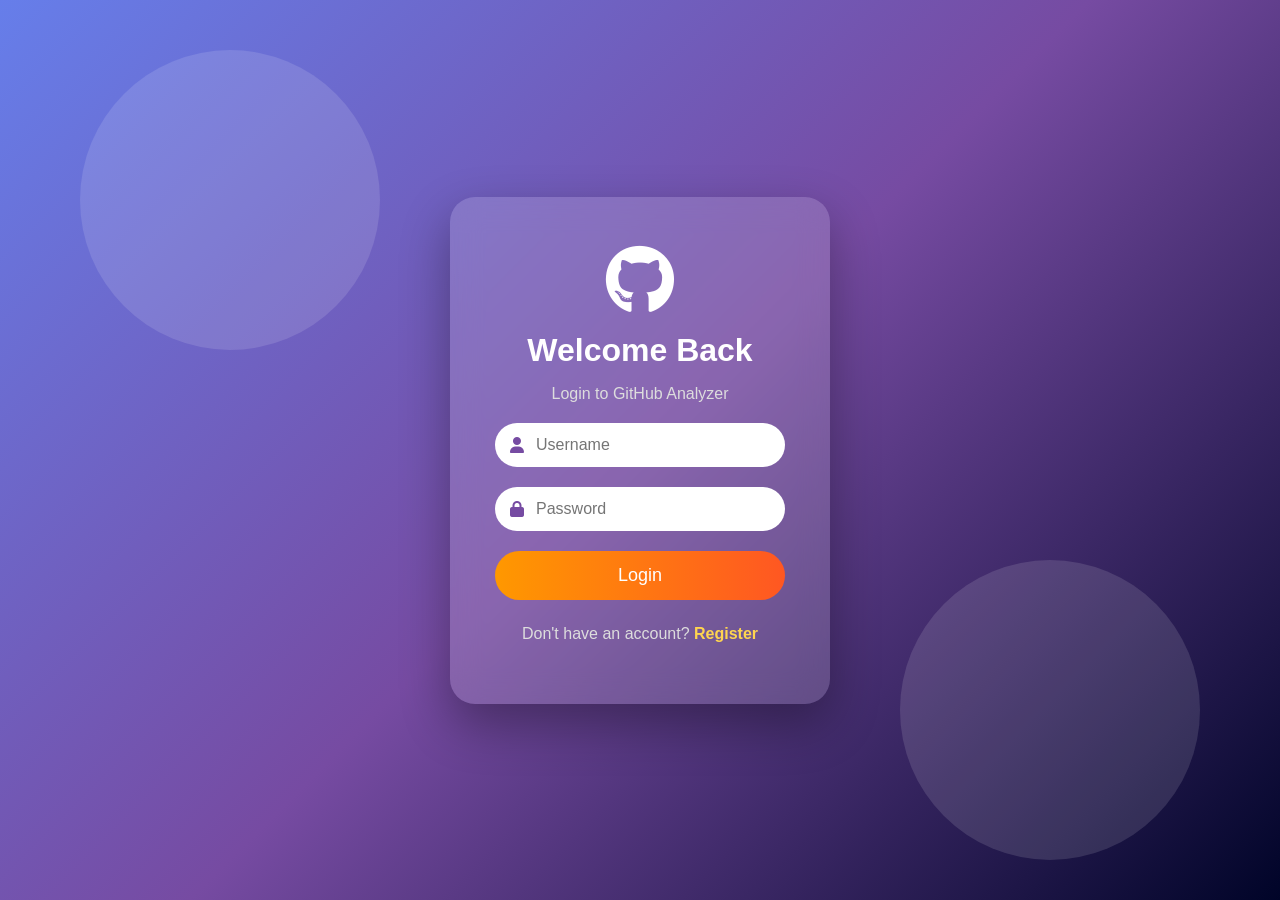
==== templates/login.html @ 6439dd88 "Initial commit - GitHub Analyzer project setup" ====
<!DOCTYPE html>

<html>

<head>

<title>Login - GitHub Analyzer</title>


<link rel="stylesheet"
href="/static/style.css">


<link rel="stylesheet"
href="https://cdnjs.cloudflare.com/ajax/libs/font-awesome/6.5.0/css/all.min.css">


</head>



<body class="auth-bg">



<div class="auth-card">



<div class="logo">

<i class="fab fa-github"></i>

</div>




<h1>
Welcome Back
</h1>


<p>
Login to GitHub Analyzer
</p>




<form method="POST">



<div class="input-box">

<i class="fa fa-user"></i>

<input

name="username"

placeholder="Username"

required>

</div>





<div class="input-box">


<i class="fa fa-lock"></i>


<input

type="password"

name="password"

placeholder="Password"

required>


</div>




<button class="auth-btn">

Login

</button>




</form>




<p class="bottom">

Don't have an account?

<a href="/register">

Register

</a>


</p>




</div>



</body>

</html>
---- static/style.css ----
*{

box-sizing:border-box;

font-family:'Segoe UI',sans-serif;

}



body{

margin:0;

}




/* AUTH BACKGROUND */


.auth-bg{


height:100vh;

display:flex;

justify-content:center;

align-items:center;


background:

linear-gradient(

135deg,

#667eea,

#764ba2,

#000428

);


overflow:hidden;


}



/* floating circles */


.auth-bg:before,
.auth-bg:after{


content:"";

position:absolute;

width:300px;

height:300px;

border-radius:50%;

background:#ffffff20;


animation:float 6s infinite;


}




.auth-bg:before{

top:50px;

left:80px;

}



.auth-bg:after{

bottom:40px;

right:80px;

animation-delay:2s;

}




@keyframes float{


0%,100%{

transform:translateY(0);

}


50%{

transform:translateY(-40px);

}


}






/* CARD */


auth-card{


position:relative;

}





.auth-card{


width:380px;

padding:45px;


background:

rgba(255,255,255,0.15);



backdrop-filter:blur(15px);



border-radius:25px;



text-align:center;



color:white;



box-shadow:

0 20px 50px #0005;



animation:show 0.8s;


}



@keyframes show{


from{

opacity:0;

transform:scale(.8);

}


to{

opacity:1;

transform:scale(1);

}


}





.logo{


font-size:70px;

margin-bottom:10px;


}



.logo i{


color:white;


}





.auth-card h1{


margin:10px;


}




.auth-card p{


color:#ddd;


}






/* INPUT */


.input-box{


display:flex;


align-items:center;


background:white;


margin:20px 0;


padding:12px 15px;


border-radius:30px;



}



.input-box i{


color:#764ba2;

margin-right:10px;


}



.input-box input{


border:none;

outline:none;

width:100%;

font-size:16px;


}






/* BUTTON */


.auth-btn{


width:100%;


padding:14px;


border:none;


border-radius:30px;


background:

linear-gradient(

90deg,

#ff9800,

#ff5722

);


color:white;


font-size:18px;


cursor:pointer;


transition:.3s;


}



.auth-btn:hover{


transform:scale(1.05);


box-shadow:

0 10px 25px #ff980080;


}





.bottom{


margin-top:25px;


}



a{


color:#ffd54f;

text-decoration:none;

font-weight:bold;


}
/* DASHBOARD */


.dashboard-bg{

min-height:100vh;

background:

linear-gradient(
135deg,
#667eea,
#764ba2
);

padding-bottom:50px;

color:white;

}



nav{

display:flex;

justify-content:space-between;

padding:25px 60px;

}




nav a{

color:white;

font-size:18px;

}





.search-box{

text-align:center;

margin:20px;

}



.search-box input{


padding:15px;

width:300px;

border-radius:30px;

border:none;

outline:none;

}




.search-box button{


padding:15px 30px;

border:none;

border-radius:30px;

background:#ff9800;

color:white;

cursor:pointer;


}





.profile-card{


background:white;


color:black;


width:550px;


margin:auto;


padding:35px;


border-radius:30px;


text-align:center;


box-shadow:

0 20px 50px #0005;


animation:show .7s;


}






.avatar{


width:150px;


height:150px;


border-radius:50%;


border:5px solid #764ba2;


}






.info{


display:flex;


justify-content:space-around;


margin:20px;


}



.score-box{

margin:20px;


}




.circle{


width:150px;


height:150px;


border-radius:50%;


background:

linear-gradient(
135deg,
#00c853,
#64dd17
);



color:white;


font-size:40px;


display:flex;


align-items:center;


justify-content:center;


margin:auto;


}





.contribution{


font-size:35px;


letter-spacing:8px;


}





.languages span{


background:#764ba2;


color:white;


padding:8px 15px;


border-radius:20px;


margin:5px;


display:inline-block;


}





.suggestions{


text-align:left;


background:#f4f4f4;


padding:15px;


border-radius:15px;


}





.download{


padding:15px 30px;


border:none;


border-radius:30px;


background:#ff9800;


color:white;


font-size:18px;


cursor:pointer;


}
/* TOP BAR */

.top-bar{

width:90%;

margin:20px auto;

display:flex;

justify-content:space-between;

align-items:center;


background:

rgba(255,255,255,0.18);


backdrop-filter:blur(15px);


padding:18px 30px;


border-radius:25px;


box-shadow:

0 15px 35px #0003;


animation:slideDown .8s;


}




@keyframes slideDown{


from{

opacity:0;

transform:translateY(-40px);

}


to{

opacity:1;

transform:translateY(0);

}


}




.top-bar h1{


color:white;

margin:0;

font-size:32px;


}





/* LOGOUT BUTTON */


.logout-btn{


text-decoration:none;


background:

linear-gradient(
45deg,
#ff416c,
#ff4b2b
);



color:white;


padding:13px 28px;


border-radius:30px;


font-size:17px;


font-weight:bold;


box-shadow:

0 10px 25px #ff416c80;


transition:.3s;


animation:pulse 2s infinite;


}




.logout-btn:hover{


transform:scale(1.1);


box-shadow:

0 15px 35px #ff416c;


}




@keyframes pulse{


0%{

box-shadow:
0 0 0 0 #ff416c80;

}


70%{

box-shadow:
0 0 0 15px transparent;

}


100%{

box-shadow:
0 0 0 0 transparent;

}

}
/* INDEX BACKGROUND */


.index-bg{


min-height:100vh;


margin:0;


padding:20px;


font-family:'Segoe UI',sans-serif;


background:

linear-gradient(
135deg,
#667eea,
#764ba2,
#000428
);


animation:bgmove 8s infinite alternate;


}





@keyframes bgmove{


from{

background-position:left;

}


to{

background-position:right;

}


}







/* TOP BAR */


.top-bar{


width:90%;


margin:auto;


display:flex;


justify-content:space-between;


align-items:center;


padding:18px 30px;


border-radius:25px;


background:

rgba(255,255,255,0.18);


backdrop-filter:blur(15px);


box-shadow:

0 20px 40px #0004;


animation:slide .8s;


}





@keyframes slide{


from{

opacity:0;

transform:translateY(-40px);

}


to{

opacity:1;

transform:translateY(0);

}


}





.title{


color:white;


display:flex;


align-items:center;


gap:15px;


}





/* LOGOUT */


.logout-btn{


text-decoration:none;


background:

linear-gradient(
45deg,
#ff416c,
#ff4b2b
);


color:white;


padding:13px 30px;


border-radius:30px;


font-weight:bold;


transition:.3s;


animation:pulse 2s infinite;


}





.logout-btn:hover{


transform:scale(1.1);


}





@keyframes pulse{


0%{

box-shadow:0 0 0 0 #ff416c;

}


70%{

box-shadow:0 0 0 15px transparent;

}


100%{

box-shadow:0 0 0 0 transparent;

}


}






/* SEARCH */


.search-box{


text-align:center;


margin:30px;


}




.search-box input{


padding:15px;


width:300px;


border:none;


border-radius:30px;


outline:none;


}




button{


padding:13px 25px;


border:none;


border-radius:25px;


background:#ff9800;


color:white;


cursor:pointer;


}






/* CARD */


.card{


width:450px;


margin:30px auto;


padding:35px;


border-radius:30px;


background:

rgba(255,255,255,0.9);


text-align:center;


box-shadow:

0 20px 50px #0005;


animation:show .8s;


}



@keyframes show{


from{

opacity:0;

transform:scale(.8);

}


to{

opacity:1;

transform:scale(1);

}

}




.avatar{


width:150px;


height:150px;


border-radius:50%;


}




.circle{


width:150px;


height:150px;


border-radius:50%;


background:

linear-gradient(
135deg,
#00c853,
#64dd17
);



color:white;


font-size:45px;


display:flex;


align-items:center;


justify-content:center;


margin:25px auto;


}




.leader-title{


color:white;


text-align:center;


}
/* CENTER LEADERBOARD FIX */


.leader-title,
.leader{

    color:white;

    text-align:center;

    margin-top:40px;

}



.leaderboard{

    width:450px;

    margin:30px auto;


    background:

    rgba(255,255,255,0.9);


    border-radius:30px;


    padding:30px;


    box-shadow:

    0 20px 50px #0005;


    text-align:center;


}



.leaderboard p{


    font-size:20px;

    margin:15px;


}
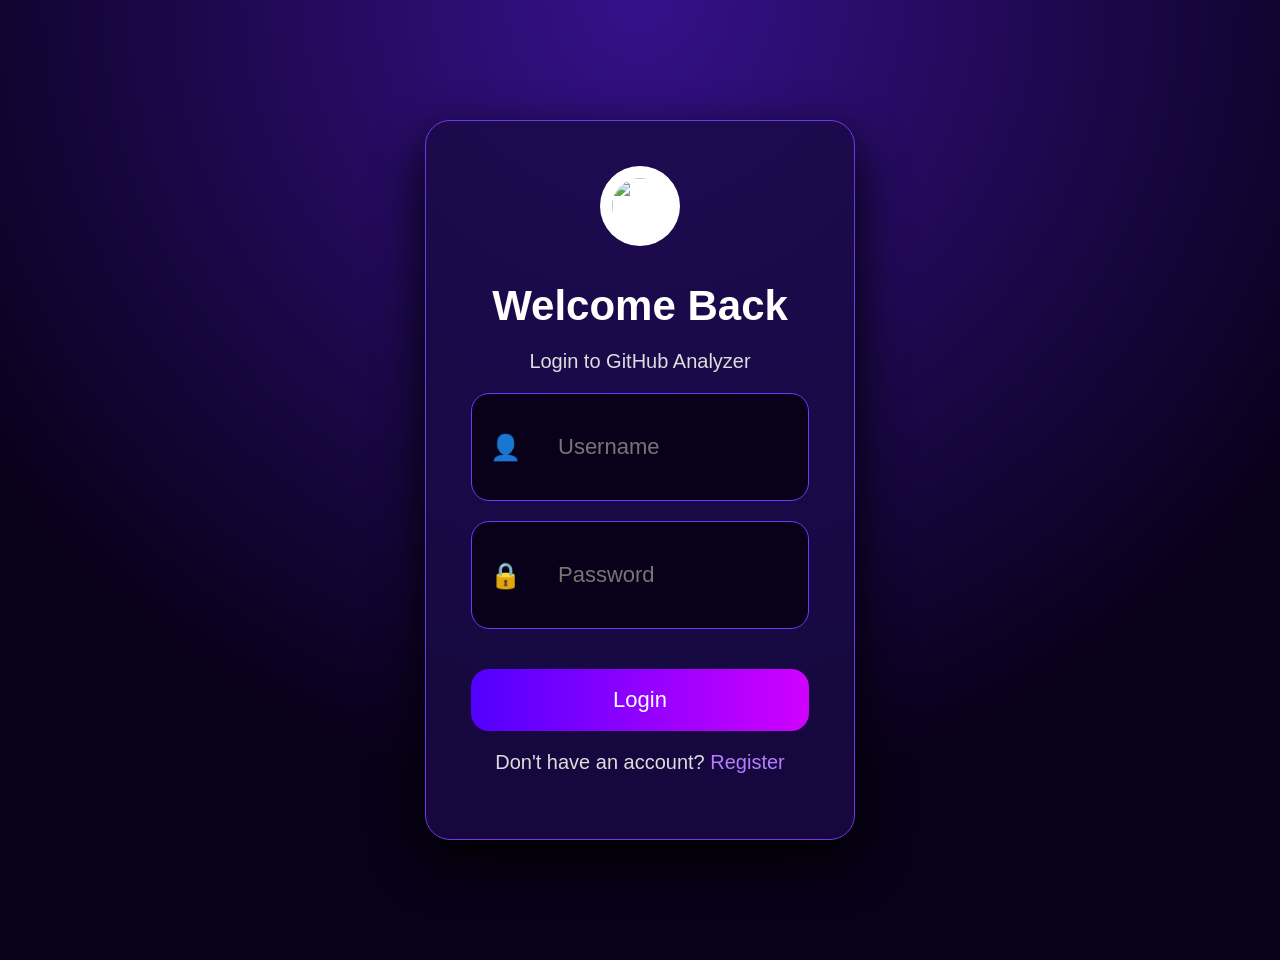
==== commit 2f6237fd: "Initial commit GitHub Analyzer" ====
--- a/templates/login.html
+++ b/templates/login.html
@@ -1,44 +1,33 @@
 <!DOCTYPE html>
-
 <html>
 
 <head>
 
 <title>Login - GitHub Analyzer</title>
 
-
-<link rel="stylesheet"
-href="/static/style.css">
-
-
-<link rel="stylesheet"
-href="https://cdnjs.cloudflare.com/ajax/libs/font-awesome/6.5.0/css/all.min.css">
-
+<link rel="stylesheet" href="/static/style.css">
 
 </head>
 
 
+<body>
 
-<body class="auth-bg">
 
+<div class="auth-container">
 
 
 <div class="auth-card">
 
 
+<div class="github-logo">
 
-<div class="logo">
-
-<i class="fab fa-github"></i>
+<img src="https://github.githubassets.com/images/modules/logos_page/GitHub-Mark.png">
 
 </div>
 
 
 
-
-<h1>
-Welcome Back
-</h1>
+<h1>Welcome Back</h1>
 
 
 <p>
@@ -51,43 +40,34 @@
 <form method="POST">
 
 
-
 <div class="input-box">
 
-<i class="fa fa-user"></i>
+<span>👤</span>
 
-<input
-
+<input 
+type="text"
 name="username"
-
 placeholder="Username"
-
 required>
 
 </div>
 
 
 
-
-
 <div class="input-box">
 
 
-<i class="fa fa-lock"></i>
+<span>🔒</span>
 
-
-<input
-
+<input 
 type="password"
-
 name="password"
-
 placeholder="Password"
-
 required>
 
 
 </div>
+
 
 
 
@@ -100,13 +80,12 @@
 
 
 
-
 </form>
 
 
 
 
-<p class="bottom">
+<p class="bottom-text">
 
 Don't have an account?
 
@@ -116,9 +95,11 @@
 
 </a>
 
-
 </p>
 
+
+
+</div>
 
 
 
--- a/static/style.css
+++ b/static/style.css
@@ -1,1406 +1,611 @@
 *{
-
 box-sizing:border-box;
-
-font-family:'Segoe UI',sans-serif;
-
-}
-
+}
 
 
 body{
 
 margin:0;
-
-}
-
-
-
-
-/* AUTH BACKGROUND */
-
-
-.auth-bg{
-
-
-height:100vh;
+font-family:Arial,Helvetica,sans-serif;
+
+background:
+
+radial-gradient(circle at top,#35118a,#090019 70%);
+
+min-height:100vh;
+
+color:white;
+
+padding:30px;
+
+}
+
+
+
+
+
+.top-bar{
 
 display:flex;
 
+justify-content:space-between;
+
+align-items:center;
+
+}
+
+
+.logo-area{
+
+display:flex;
+
+align-items:center;
+
+gap:25px;
+
+margin:auto;
+
+}
+
+
+.logo-area img{
+
+width:95px;
+
+height:95px;
+
+background:white;
+
+border-radius:50%;
+
+padding:15px;
+
+}
+
+
+
+.logo-area h1{
+
+font-size:65px;
+
+margin:0;
+
+}
+
+
+
+
+.subtitle{
+
+text-align:center;
+
+font-size:25px;
+
+color:#d8b4ff;
+
+}
+
+
+
+
+.logout-btn{
+
+background:#35106d;
+
+padding:18px 35px;
+
+border-radius:15px;
+
+color:white;
+
+text-decoration:none;
+
+font-size:20px;
+
+}
+
+
+
+
+
+
+
+.search-box{
+
+
+margin:60px auto 30px;
+
+max-width:1100px;
+
+padding:35px;
+
+border-radius:25px;
+
+
+background:#21104e;
+
+border:1px solid #6d35d5;
+
+
+}
+
+
+
+.search-box h2{
+
+text-align:center;
+
+}
+
+
+
+.input-row{
+
+display:flex;
+
+gap:20px;
+
+}
+
+
+
+input{
+
+
+flex:1;
+
+padding:22px;
+
+border-radius:15px;
+
+background:#090019;
+
+border:1px solid #6938d5;
+
+color:white;
+
+font-size:20px;
+
+}
+
+
+
+button{
+
+background:linear-gradient(
+90deg,
+#4b00ff,
+#d600ff
+);
+
+
+border:none;
+
+color:white;
+
+padding:18px 45px;
+
+border-radius:15px;
+
+font-size:20px;
+
+cursor:pointer;
+
+}
+
+
+
+
+
+.card{
+
+
+width:650px;
+
+margin:30px auto;
+
+padding:40px;
+
+
+background:white;
+
+color:#222;
+
+border-radius:25px;
+
+
+text-align:center;
+
+
+box-shadow:0 20px 50px #000;
+
+
+}
+
+
+
+
+.avatar{
+
+width:150px;
+
+height:150px;
+
+border-radius:50%;
+
+}
+
+
+
+
+
+.circle{
+
+
+width:130px;
+
+height:130px;
+
+border-radius:50%;
+
+
+background:linear-gradient(
+135deg,#00c853,#64dd17
+);
+
+
+display:flex;
+
+align-items:center;
+
 justify-content:center;
 
+
+font-size:40px;
+
+color:white;
+
+margin:25px auto;
+
+
+}
+
+
+
+
+.leader{
+
+text-align:center;
+
+font-size:35px;
+
+}
+
+
+
+
+
+.leader-card{
+
+
+background:#f4f1ff;
+
+color:#111;
+
+
+max-width:1100px;
+
+margin:auto;
+
+padding:25px;
+
+border-radius:25px;
+
+
+}
+
+
+
+
+.rank{
+
+
+display:flex;
+
+justify-content:space-between;
+
 align-items:center;
 
 
-background:
-
-linear-gradient(
-
-135deg,
-
-#667eea,
-
-#764ba2,
-
-#000428
-
+padding:22px;
+
+
+font-size:25px;
+
+border-radius:15px;
+
+
+}
+
+
+
+.rank:nth-child(even){
+
+background:#e8ddff;
+
+}
+
+
+
+.number{
+
+
+display:inline-flex;
+
+width:50px;
+
+height:50px;
+
+
+border-radius:50%;
+
+background:#ddd;
+
+align-items:center;
+
+justify-content:center;
+
+
+margin-right:25px;
+
+font-weight:bold;
+
+}
+
+
+
+
+.rank:first-child .number{
+
+background:#ffd700;
+
+}
+
+
+
+
+
+@media(max-width:800px){
+
+
+.logo-area h1{
+
+font-size:35px;
+
+}
+
+
+.logo-area img{
+
+width:60px;
+
+height:60px;
+
+}
+
+
+.card{
+
+width:95%;
+
+}
+
+
+
+.input-row{
+
+flex-direction:column;
+
+}
+
+
+
+}
+/* LOGIN REGISTER PAGE */
+
+
+.auth-container{
+
+
+min-height:100vh;
+
+display:flex;
+
+justify-content:center;
+
+align-items:center;
+
+
+}
+
+
+
+
+.auth-card{
+
+
+width:430px;
+
+padding:45px;
+
+
+background:rgba(25,10,70,0.8);
+
+
+border-radius:25px;
+
+
+border:1px solid #7137e8;
+
+
+box-shadow:0 20px 50px black;
+
+
+text-align:center;
+
+
+}
+
+
+
+.github-logo img{
+
+
+width:80px;
+
+height:80px;
+
+
+background:white;
+
+border-radius:50%;
+
+
+padding:12px;
+
+
+}
+
+
+
+
+.auth-card h1{
+
+
+font-size:42px;
+
+margin:20px 0;
+
+
+}
+
+
+
+
+.auth-card p{
+
+
+font-size:20px;
+
+color:#ddd;
+
+
+}
+
+
+
+
+.input-box{
+
+
+display:flex;
+
+align-items:center;
+
+
+gap:15px;
+
+
+margin:20px 0;
+
+
+background:#090019;
+
+
+border:1px solid #7437ff;
+
+
+border-radius:18px;
+
+
+padding:18px;
+
+
+}
+
+
+
+
+.input-box span{
+
+
+font-size:25px;
+
+}
+
+
+
+.input-box input{
+
+
+width:100%;
+
+background:none;
+
+border:none;
+
+outline:none;
+
+color:white;
+
+font-size:22px;
+
+}
+
+
+
+
+.auth-btn{
+
+
+width:100%;
+
+
+margin-top:20px;
+
+
+background:linear-gradient(
+90deg,
+#5100ff,
+#d000ff
 );
 
 
-overflow:hidden;
-
-
-}
-
-
-
-/* floating circles */
-
-
-.auth-bg:before,
-.auth-bg:after{
-
-
-content:"";
-
-position:absolute;
-
-width:300px;
-
-height:300px;
-
-border-radius:50%;
-
-background:#ffffff20;
-
-
-animation:float 6s infinite;
-
-
-}
-
-
-
-
-.auth-bg:before{
-
-top:50px;
-
-left:80px;
-
-}
-
-
-
-.auth-bg:after{
-
-bottom:40px;
-
-right:80px;
-
-animation-delay:2s;
-
-}
-
-
-
-
-@keyframes float{
-
-
-0%,100%{
-
-transform:translateY(0);
-
-}
-
-
-50%{
-
-transform:translateY(-40px);
-
-}
-
-
-}
-
-
-
-
-
-
-/* CARD */
-
-
-auth-card{
-
-
-position:relative;
-
-}
-
-
-
-
-
-.auth-card{
-
-
-width:380px;
-
-padding:45px;
-
-
-background:
-
-rgba(255,255,255,0.15);
-
-
-
-backdrop-filter:blur(15px);
-
-
-
-border-radius:25px;
-
-
-
-text-align:center;
-
+border:none;
+
+padding:18px;
+
+
+border-radius:18px;
 
 
 color:white;
 
-
-
-box-shadow:
-
-0 20px 50px #0005;
-
-
-
-animation:show 0.8s;
-
-
-}
-
-
-
-@keyframes show{
-
-
-from{
-
-opacity:0;
-
-transform:scale(.8);
-
-}
-
-
-to{
-
-opacity:1;
-
-transform:scale(1);
-
-}
-
-
-}
-
-
-
-
-
-.logo{
-
-
-font-size:70px;
-
-margin-bottom:10px;
-
-
-}
-
-
-
-.logo i{
-
-
-color:white;
-
-
-}
-
-
-
-
-
-.auth-card h1{
-
-
-margin:10px;
-
-
-}
-
-
-
-
-.auth-card p{
-
-
-color:#ddd;
-
-
-}
-
-
-
-
-
-
-/* INPUT */
-
-
-.input-box{
-
-
-display:flex;
-
-
-align-items:center;
-
-
-background:white;
-
-
-margin:20px 0;
-
-
-padding:12px 15px;
-
-
-border-radius:30px;
-
-
-
-}
-
-
-
-.input-box i{
-
-
-color:#764ba2;
-
-margin-right:10px;
-
-
-}
-
-
-
-.input-box input{
-
-
-border:none;
-
-outline:none;
-
-width:100%;
-
-font-size:16px;
-
-
-}
-
-
-
-
-
-
-/* BUTTON */
-
-
-.auth-btn{
-
-
-width:100%;
-
-
-padding:14px;
-
-
-border:none;
-
-
-border-radius:30px;
-
-
-background:
-
-linear-gradient(
-
-90deg,
-
-#ff9800,
-
-#ff5722
-
-);
-
-
-color:white;
-
-
-font-size:18px;
-
+font-size:22px;
 
 cursor:pointer;
 
 
-transition:.3s;
-
-
-}
-
-
-
-.auth-btn:hover{
-
-
-transform:scale(1.05);
-
-
-box-shadow:
-
-0 10px 25px #ff980080;
-
-
-}
-
-
-
-
-
-.bottom{
-
-
-margin-top:25px;
-
-
-}
-
-
-
-a{
-
-
-color:#ffd54f;
+}
+
+
+
+
+.bottom-text a{
+
+
+color:#b77cff;
 
 text-decoration:none;
 
-font-weight:bold;
-
-
-}
-/* DASHBOARD */
-
-
-.dashboard-bg{
-
-min-height:100vh;
-
-background:
-
-linear-gradient(
-135deg,
-#667eea,
-#764ba2
-);
-
-padding-bottom:50px;
-
-color:white;
-
-}
-
-
-
-nav{
-
-display:flex;
-
-justify-content:space-between;
-
-padding:25px 60px;
-
-}
-
-
-
-
-nav a{
-
-color:white;
-
-font-size:18px;
-
-}
-
-
-
-
-
-.search-box{
-
-text-align:center;
-
-margin:20px;
-
-}
-
-
-
-.search-box input{
-
-
-padding:15px;
-
-width:300px;
-
-border-radius:30px;
-
-border:none;
-
-outline:none;
-
-}
-
-
-
-
-.search-box button{
-
-
-padding:15px 30px;
-
-border:none;
-
-border-radius:30px;
-
-background:#ff9800;
-
-color:white;
-
-cursor:pointer;
-
-
-}
-
-
-
-
-
-.profile-card{
-
-
-background:white;
-
-
-color:black;
-
-
-width:550px;
-
-
-margin:auto;
-
-
-padding:35px;
-
-
-border-radius:30px;
-
-
-text-align:center;
-
-
-box-shadow:
-
-0 20px 50px #0005;
-
-
-animation:show .7s;
-
-
-}
-
-
-
-
-
-
-.avatar{
-
-
-width:150px;
-
-
-height:150px;
-
-
-border-radius:50%;
-
-
-border:5px solid #764ba2;
-
-
-}
-
-
-
-
-
-
-.info{
-
-
-display:flex;
-
-
-justify-content:space-around;
-
-
-margin:20px;
-
-
-}
-
-
-
-.score-box{
-
-margin:20px;
-
-
-}
-
-
-
-
-.circle{
-
-
-width:150px;
-
-
-height:150px;
-
-
-border-radius:50%;
-
-
-background:
-
-linear-gradient(
-135deg,
-#00c853,
-#64dd17
-);
-
-
-
-color:white;
-
-
-font-size:40px;
-
-
-display:flex;
-
-
-align-items:center;
-
-
-justify-content:center;
-
-
-margin:auto;
-
-
-}
-
-
-
-
-
-.contribution{
-
-
-font-size:35px;
-
-
-letter-spacing:8px;
-
-
-}
-
-
-
-
-
-.languages span{
-
-
-background:#764ba2;
-
-
-color:white;
-
-
-padding:8px 15px;
-
-
-border-radius:20px;
-
-
-margin:5px;
-
-
-display:inline-block;
-
-
-}
-
-
-
-
-
-.suggestions{
-
-
-text-align:left;
-
-
-background:#f4f4f4;
-
-
-padding:15px;
-
-
-border-radius:15px;
-
-
-}
-
-
-
-
-
-.download{
-
-
-padding:15px 30px;
-
-
-border:none;
-
-
-border-radius:30px;
-
-
-background:#ff9800;
-
-
-color:white;
-
-
-font-size:18px;
-
-
-cursor:pointer;
-
-
-}
-/* TOP BAR */
-
-.top-bar{
-
-width:90%;
-
-margin:20px auto;
-
-display:flex;
-
-justify-content:space-between;
-
-align-items:center;
-
-
-background:
-
-rgba(255,255,255,0.18);
-
-
-backdrop-filter:blur(15px);
-
-
-padding:18px 30px;
-
-
-border-radius:25px;
-
-
-box-shadow:
-
-0 15px 35px #0003;
-
-
-animation:slideDown .8s;
-
-
-}
-
-
-
-
-@keyframes slideDown{
-
-
-from{
-
-opacity:0;
-
-transform:translateY(-40px);
-
-}
-
-
-to{
-
-opacity:1;
-
-transform:translateY(0);
-
-}
-
-
-}
-
-
-
-
-.top-bar h1{
-
-
-color:white;
-
-margin:0;
-
-font-size:32px;
-
-
-}
-
-
-
-
-
-/* LOGOUT BUTTON */
-
-
-.logout-btn{
-
-
-text-decoration:none;
-
-
-background:
-
-linear-gradient(
-45deg,
-#ff416c,
-#ff4b2b
-);
-
-
-
-color:white;
-
-
-padding:13px 28px;
-
-
-border-radius:30px;
-
-
-font-size:17px;
-
-
-font-weight:bold;
-
-
-box-shadow:
-
-0 10px 25px #ff416c80;
-
-
-transition:.3s;
-
-
-animation:pulse 2s infinite;
-
-
-}
-
-
-
-
-.logout-btn:hover{
-
-
-transform:scale(1.1);
-
-
-box-shadow:
-
-0 15px 35px #ff416c;
-
-
-}
-
-
-
-
-@keyframes pulse{
-
-
-0%{
-
-box-shadow:
-0 0 0 0 #ff416c80;
-
-}
-
-
-70%{
-
-box-shadow:
-0 0 0 15px transparent;
-
-}
-
-
-100%{
-
-box-shadow:
-0 0 0 0 transparent;
-
-}
-
-}
-/* INDEX BACKGROUND */
-
-
-.index-bg{
-
-
-min-height:100vh;
-
-
-margin:0;
-
-
-padding:20px;
-
-
-font-family:'Segoe UI',sans-serif;
-
-
-background:
-
-linear-gradient(
-135deg,
-#667eea,
-#764ba2,
-#000428
-);
-
-
-animation:bgmove 8s infinite alternate;
-
-
-}
-
-
-
-
-
-@keyframes bgmove{
-
-
-from{
-
-background-position:left;
-
-}
-
-
-to{
-
-background-position:right;
-
-}
-
-
-}
-
-
-
-
-
-
-
-/* TOP BAR */
-
-
-.top-bar{
-
-
-width:90%;
-
-
-margin:auto;
-
-
-display:flex;
-
-
-justify-content:space-between;
-
-
-align-items:center;
-
-
-padding:18px 30px;
-
-
-border-radius:25px;
-
-
-background:
-
-rgba(255,255,255,0.18);
-
-
-backdrop-filter:blur(15px);
-
-
-box-shadow:
-
-0 20px 40px #0004;
-
-
-animation:slide .8s;
-
-
-}
-
-
-
-
-
-@keyframes slide{
-
-
-from{
-
-opacity:0;
-
-transform:translateY(-40px);
-
-}
-
-
-to{
-
-opacity:1;
-
-transform:translateY(0);
-
-}
-
-
-}
-
-
-
-
-
-.title{
-
-
-color:white;
-
-
-display:flex;
-
-
-align-items:center;
-
-
-gap:15px;
-
-
-}
-
-
-
-
-
-/* LOGOUT */
-
-
-.logout-btn{
-
-
-text-decoration:none;
-
-
-background:
-
-linear-gradient(
-45deg,
-#ff416c,
-#ff4b2b
-);
-
-
-color:white;
-
-
-padding:13px 30px;
-
-
-border-radius:30px;
-
-
-font-weight:bold;
-
-
-transition:.3s;
-
-
-animation:pulse 2s infinite;
-
-
-}
-
-
-
-
-
-.logout-btn:hover{
-
-
-transform:scale(1.1);
-
-
-}
-
-
-
-
-
-@keyframes pulse{
-
-
-0%{
-
-box-shadow:0 0 0 0 #ff416c;
-
-}
-
-
-70%{
-
-box-shadow:0 0 0 15px transparent;
-
-}
-
-
-100%{
-
-box-shadow:0 0 0 0 transparent;
-
-}
-
-
-}
-
-
-
-
-
-
-/* SEARCH */
-
-
-.search-box{
-
-
-text-align:center;
-
-
-margin:30px;
-
-
-}
-
-
-
-
-.search-box input{
-
-
-padding:15px;
-
-
-width:300px;
-
-
-border:none;
-
-
-border-radius:30px;
-
-
-outline:none;
-
-
-}
-
-
-
-
-button{
-
-
-padding:13px 25px;
-
-
-border:none;
-
-
-border-radius:25px;
-
-
-background:#ff9800;
-
-
-color:white;
-
-
-cursor:pointer;
-
-
-}
-
-
-
-
-
-
-/* CARD */
-
-
-.card{
-
-
-width:450px;
-
-
-margin:30px auto;
-
-
-padding:35px;
-
-
-border-radius:30px;
-
-
-background:
-
-rgba(255,255,255,0.9);
-
-
-text-align:center;
-
-
-box-shadow:
-
-0 20px 50px #0005;
-
-
-animation:show .8s;
-
-
-}
-
-
-
-@keyframes show{
-
-
-from{
-
-opacity:0;
-
-transform:scale(.8);
-
-}
-
-
-to{
-
-opacity:1;
-
-transform:scale(1);
-
-}
-
-}
-
-
-
-
-.avatar{
-
-
-width:150px;
-
-
-height:150px;
-
-
-border-radius:50%;
-
-
-}
-
-
-
-
-.circle{
-
-
-width:150px;
-
-
-height:150px;
-
-
-border-radius:50%;
-
-
-background:
-
-linear-gradient(
-135deg,
-#00c853,
-#64dd17
-);
-
-
-
-color:white;
-
-
-font-size:45px;
-
-
-display:flex;
-
-
-align-items:center;
-
-
-justify-content:center;
-
-
-margin:25px auto;
-
-
-}
-
-
-
-
-.leader-title{
-
-
-color:white;
-
-
-text-align:center;
-
-
-}
-/* CENTER LEADERBOARD FIX */
-
-
-.leader-title,
-.leader{
-
-    color:white;
-
-    text-align:center;
-
-    margin-top:40px;
-
-}
-
-
-
-.leaderboard{
-
-    width:450px;
-
-    margin:30px auto;
-
-
-    background:
-
-    rgba(255,255,255,0.9);
-
-
-    border-radius:30px;
-
-
-    padding:30px;
-
-
-    box-shadow:
-
-    0 20px 50px #0005;
-
-
-    text-align:center;
-
-
-}
-
-
-
-.leaderboard p{
-
-
-    font-size:20px;
-
-    margin:15px;
-
-
-}+}
